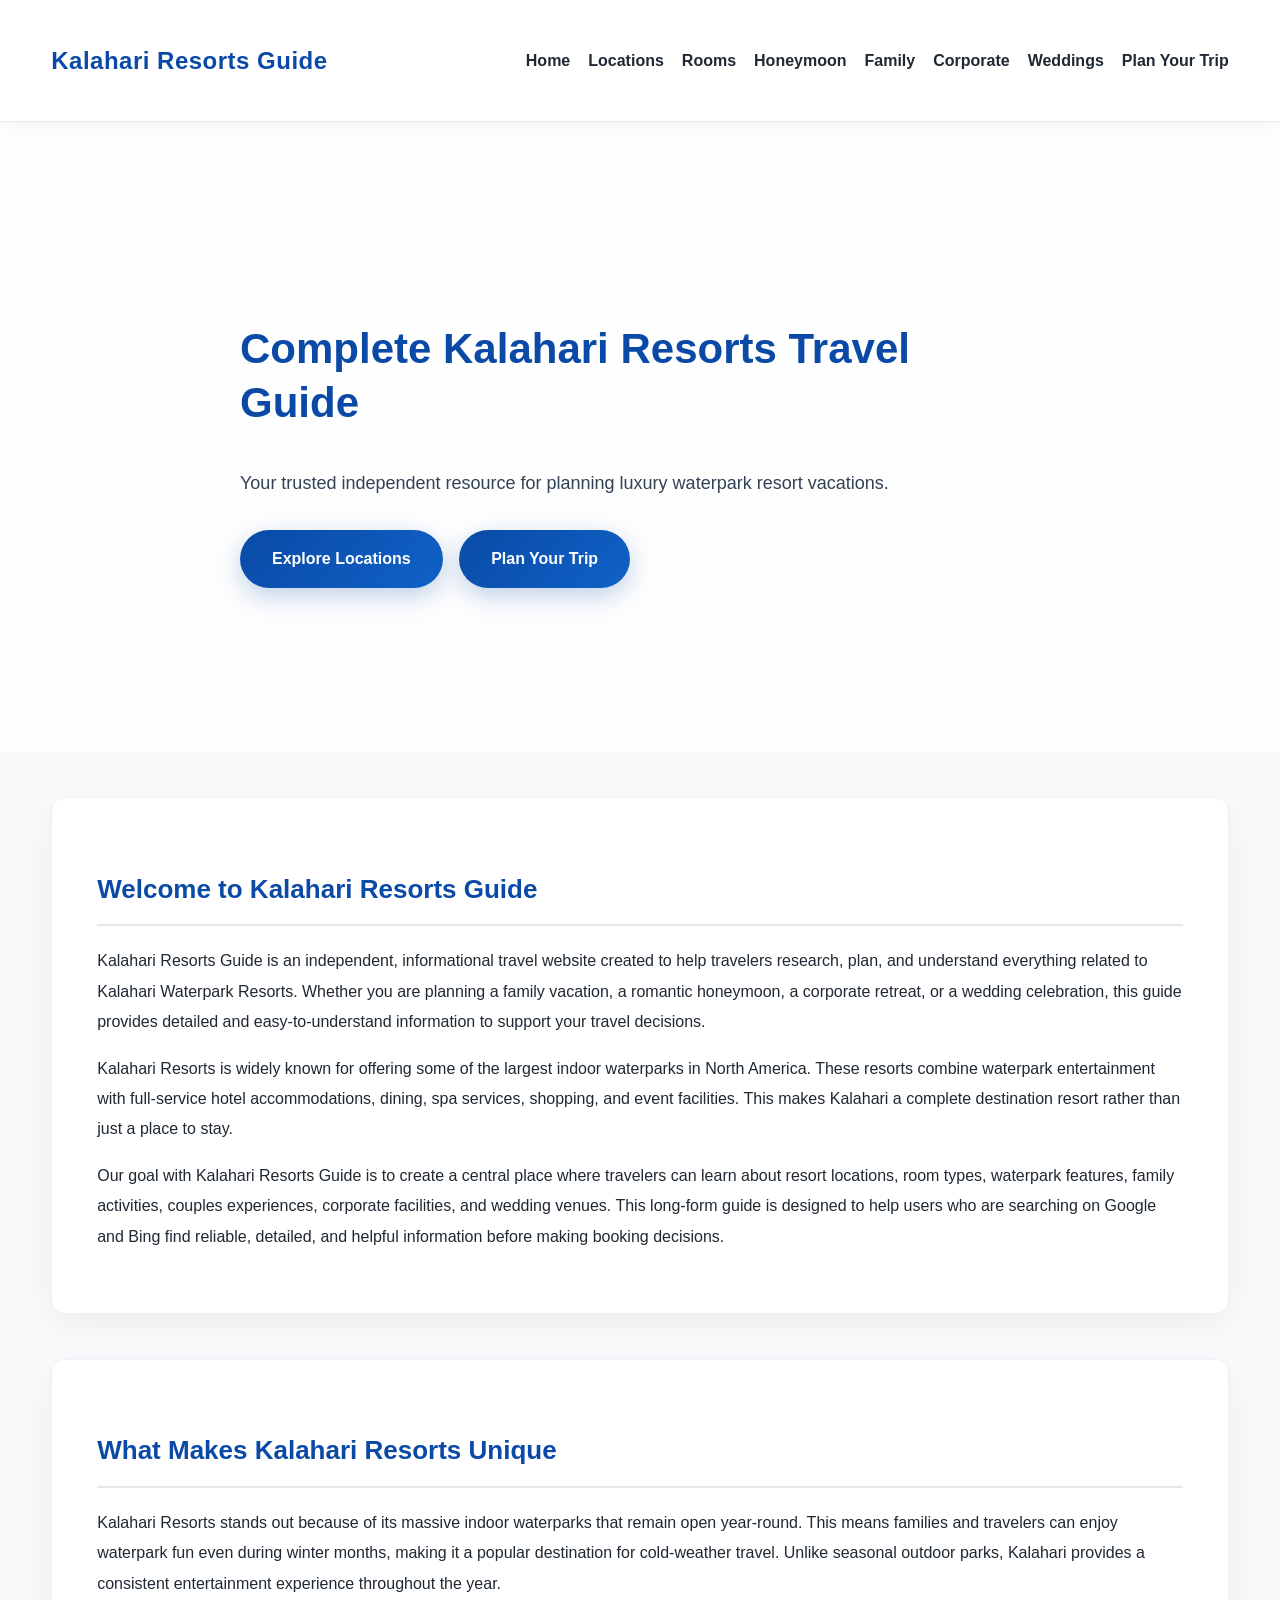
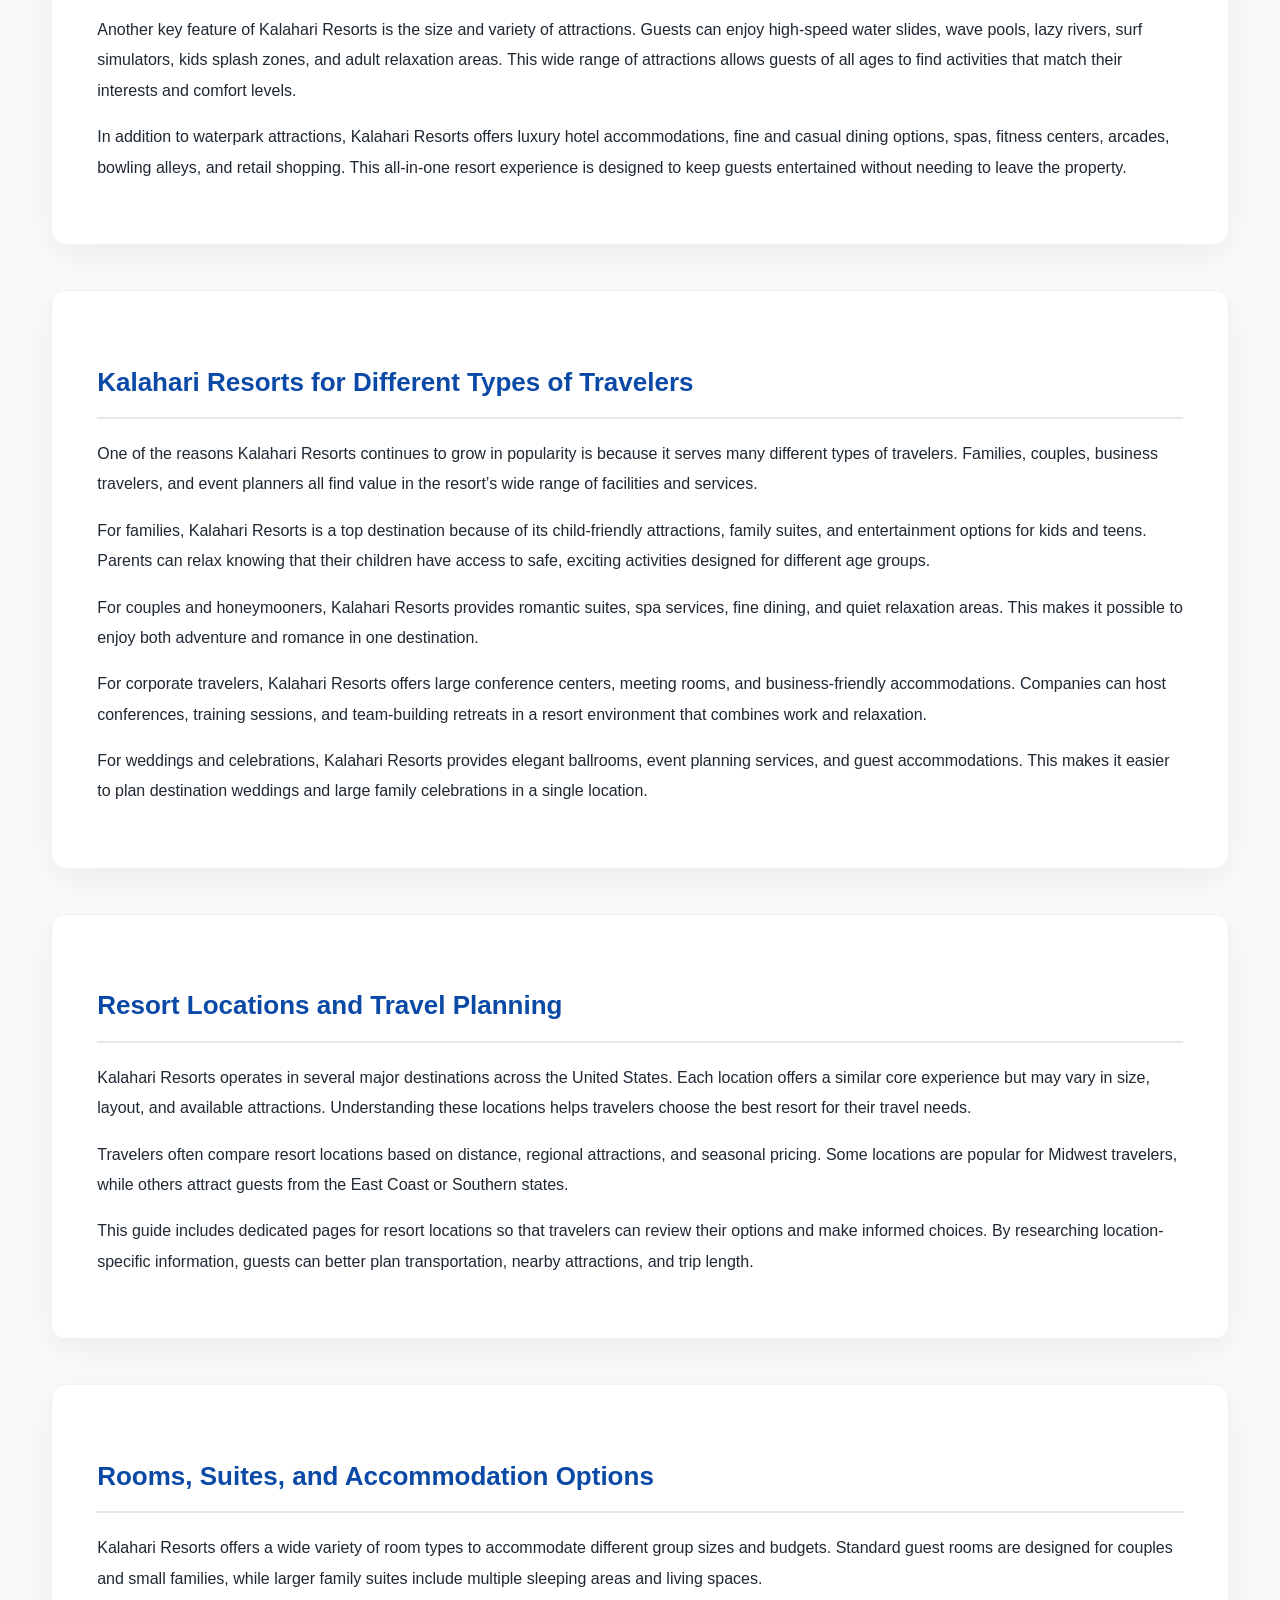
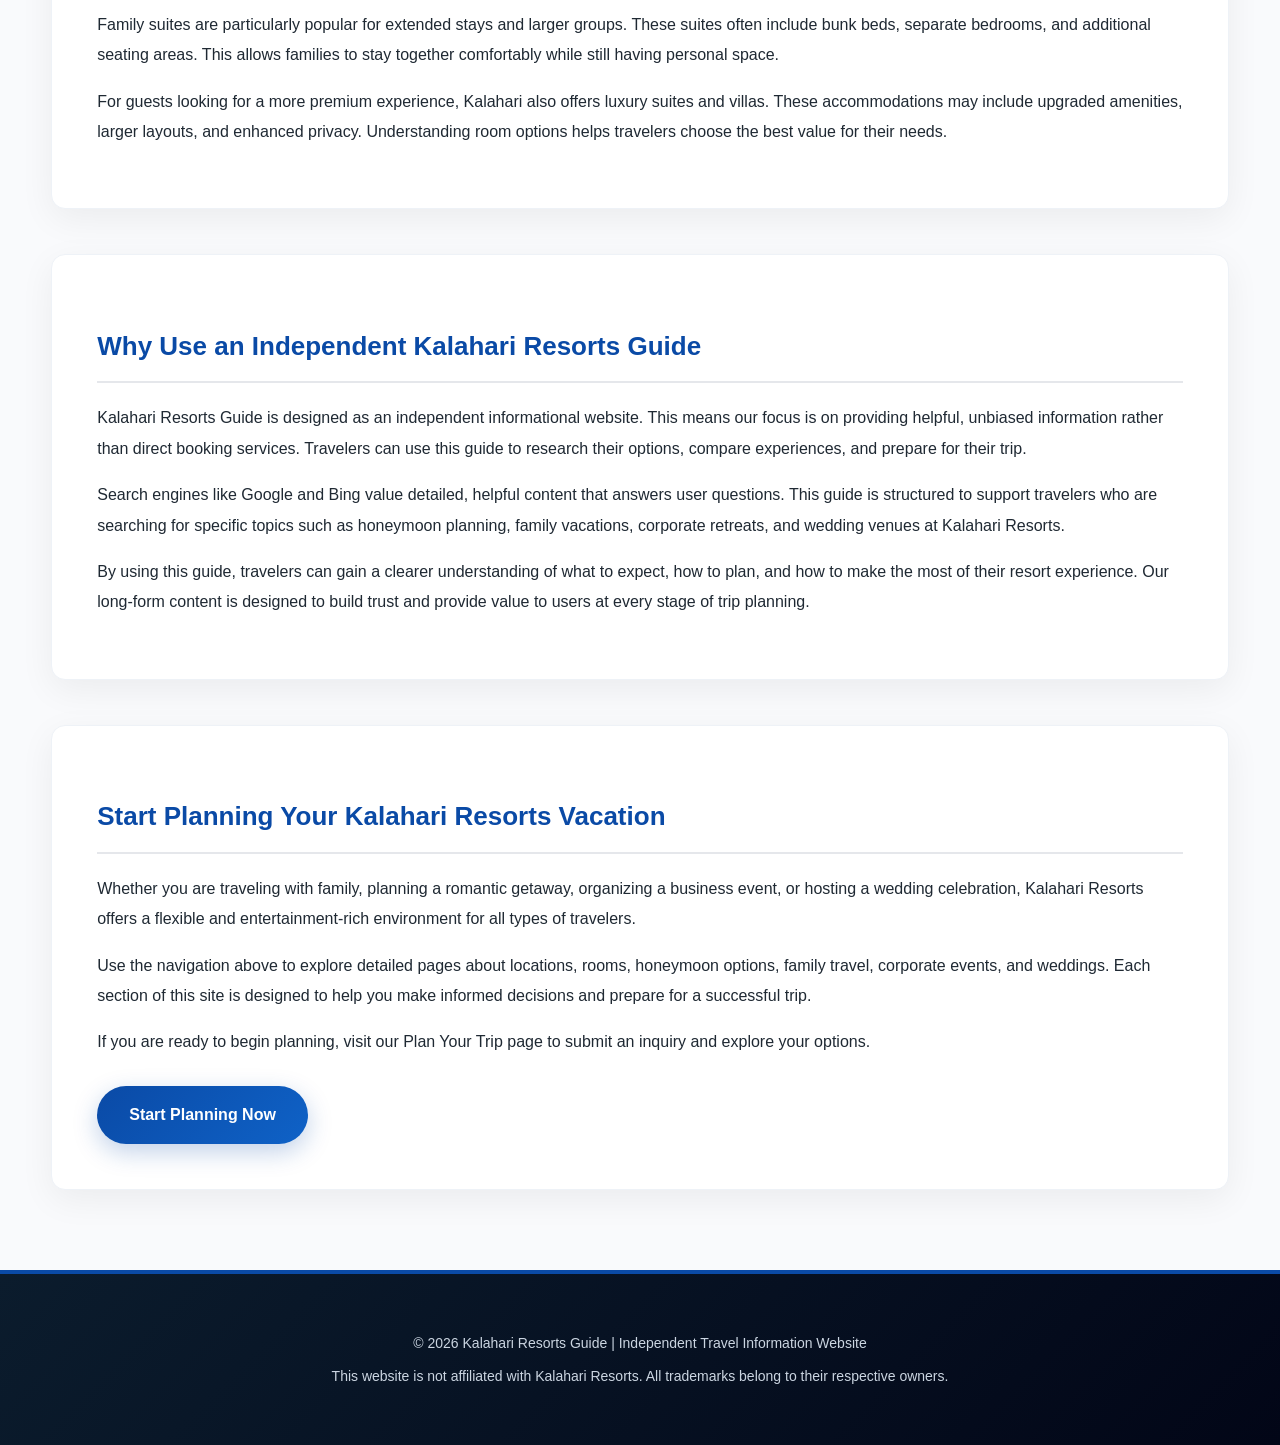
==== index.html @ c60a9777 "Add files via upload" ====
<!DOCTYPE html>
<html lang="en">
<head>
<meta charset="UTF-8">
<title>Kalahari Resorts Guide | Complete Luxury Waterpark Resort Travel Guide</title>
<meta name="description" content="Kalahari Resorts Guide is a complete travel resource for Kalahari Waterpark Resorts including locations, rooms, honeymoon, family vacations, corporate retreats and weddings.">
<meta name="keywords" content="Kalahari Resorts Guide, Kalahari Waterpark Resort, Kalahari locations, Kalahari rooms, Kalahari honeymoon, Kalahari family vacation">
<meta name="viewport" content="width=device-width, initial-scale=1.0">
<link rel="stylesheet" href="style.css">
</head>
<body>

<header>
<div class="container">
<nav>
<h1>Kalahari Resorts Guide</h1>
<ul>
  <li><a href="index.html">Home</a></li>
  <li><a href="locations.html">Locations</a></li>
  <li><a href="rooms.html">Rooms</a></li>
  <li><a href="honeymoon.html">Honeymoon</a></li>
  <li><a href="family.html">Family</a></li>
  <li><a href="corporate.html">Corporate</a></li>
  <li><a href="weddings.html">Weddings</a></li>
  <li><a href="contact.html">Plan Your Trip</a></li>
</ul>
</nav>
</div>
</header>

<div class="hero">
<div class="container hero-content">
<h2>Complete Kalahari Resorts Travel Guide</h2>
<p>Your trusted independent resource for planning luxury waterpark resort vacations.</p>
<a href="locations.html" class="btn">Explore Locations</a>
<a href="contact.html" class="btn">Plan Your Trip</a>
</div>
</div>

<div class="container">

<section>
<h2>Welcome to Kalahari Resorts Guide</h2>

<p>
Kalahari Resorts Guide is an independent, informational travel website created to help travelers research, plan, and understand everything related to Kalahari Waterpark Resorts. Whether you are planning a family vacation, a romantic honeymoon, a corporate retreat, or a wedding celebration, this guide provides detailed and easy-to-understand information to support your travel decisions.
</p>

<p>
Kalahari Resorts is widely known for offering some of the largest indoor waterparks in North America. These resorts combine waterpark entertainment with full-service hotel accommodations, dining, spa services, shopping, and event facilities. This makes Kalahari a complete destination resort rather than just a place to stay.
</p>

<p>
Our goal with Kalahari Resorts Guide is to create a central place where travelers can learn about resort locations, room types, waterpark features, family activities, couples experiences, corporate facilities, and wedding venues. This long-form guide is designed to help users who are searching on Google and Bing find reliable, detailed, and helpful information before making booking decisions.
</p>

</section>

<section>
<h2>What Makes Kalahari Resorts Unique</h2>

<p>
Kalahari Resorts stands out because of its massive indoor waterparks that remain open year-round. This means families and travelers can enjoy waterpark fun even during winter months, making it a popular destination for cold-weather travel. Unlike seasonal outdoor parks, Kalahari provides a consistent entertainment experience throughout the year.
</p>

<p>
Another key feature of Kalahari Resorts is the size and variety of attractions. Guests can enjoy high-speed water slides, wave pools, lazy rivers, surf simulators, kids splash zones, and adult relaxation areas. This wide range of attractions allows guests of all ages to find activities that match their interests and comfort levels.
</p>

<p>
In addition to waterpark attractions, Kalahari Resorts offers luxury hotel accommodations, fine and casual dining options, spas, fitness centers, arcades, bowling alleys, and retail shopping. This all-in-one resort experience is designed to keep guests entertained without needing to leave the property.
</p>

</section>

<section>
<h2>Kalahari Resorts for Different Types of Travelers</h2>

<p>
One of the reasons Kalahari Resorts continues to grow in popularity is because it serves many different types of travelers. Families, couples, business travelers, and event planners all find value in the resort’s wide range of facilities and services.
</p>

<p>
For families, Kalahari Resorts is a top destination because of its child-friendly attractions, family suites, and entertainment options for kids and teens. Parents can relax knowing that their children have access to safe, exciting activities designed for different age groups.
</p>

<p>
For couples and honeymooners, Kalahari Resorts provides romantic suites, spa services, fine dining, and quiet relaxation areas. This makes it possible to enjoy both adventure and romance in one destination.
</p>

<p>
For corporate travelers, Kalahari Resorts offers large conference centers, meeting rooms, and business-friendly accommodations. Companies can host conferences, training sessions, and team-building retreats in a resort environment that combines work and relaxation.
</p>

<p>
For weddings and celebrations, Kalahari Resorts provides elegant ballrooms, event planning services, and guest accommodations. This makes it easier to plan destination weddings and large family celebrations in a single location.
</p>

</section>

<section>
<h2>Resort Locations and Travel Planning</h2>

<p>
Kalahari Resorts operates in several major destinations across the United States. Each location offers a similar core experience but may vary in size, layout, and available attractions. Understanding these locations helps travelers choose the best resort for their travel needs.
</p>

<p>
Travelers often compare resort locations based on distance, regional attractions, and seasonal pricing. Some locations are popular for Midwest travelers, while others attract guests from the East Coast or Southern states.
</p>

<p>
This guide includes dedicated pages for resort locations so that travelers can review their options and make informed choices. By researching location-specific information, guests can better plan transportation, nearby attractions, and trip length.
</p>

</section>

<section>
<h2>Rooms, Suites, and Accommodation Options</h2>

<p>
Kalahari Resorts offers a wide variety of room types to accommodate different group sizes and budgets. Standard guest rooms are designed for couples and small families, while larger family suites include multiple sleeping areas and living spaces.
</p>

<p>
Family suites are particularly popular for extended stays and larger groups. These suites often include bunk beds, separate bedrooms, and additional seating areas. This allows families to stay together comfortably while still having personal space.
</p>

<p>
For guests looking for a more premium experience, Kalahari also offers luxury suites and villas. These accommodations may include upgraded amenities, larger layouts, and enhanced privacy. Understanding room options helps travelers choose the best value for their needs.
</p>

</section>

<section>
<h2>Why Use an Independent Kalahari Resorts Guide</h2>

<p>
Kalahari Resorts Guide is designed as an independent informational website. This means our focus is on providing helpful, unbiased information rather than direct booking services. Travelers can use this guide to research their options, compare experiences, and prepare for their trip.
</p>

<p>
Search engines like Google and Bing value detailed, helpful content that answers user questions. This guide is structured to support travelers who are searching for specific topics such as honeymoon planning, family vacations, corporate retreats, and wedding venues at Kalahari Resorts.
</p>

<p>
By using this guide, travelers can gain a clearer understanding of what to expect, how to plan, and how to make the most of their resort experience. Our long-form content is designed to build trust and provide value to users at every stage of trip planning.
</p>

</section>

<section>
<h2>Start Planning Your Kalahari Resorts Vacation</h2>

<p>
Whether you are traveling with family, planning a romantic getaway, organizing a business event, or hosting a wedding celebration, Kalahari Resorts offers a flexible and entertainment-rich environment for all types of travelers.
</p>

<p>
Use the navigation above to explore detailed pages about locations, rooms, honeymoon options, family travel, corporate events, and weddings. Each section of this site is designed to help you make informed decisions and prepare for a successful trip.
</p>

<p>
If you are ready to begin planning, visit our Plan Your Trip page to submit an inquiry and explore your options.
</p>

<a href="contact.html" class="btn">Start Planning Now</a>

</section>

</div>

<footer>
<p>© 2026 Kalahari Resorts Guide | Independent Travel Information Website</p>
<p>This website is not affiliated with Kalahari Resorts. All trademarks belong to their respective owners.</p>
</footer>

</body>
</html>
---- style.css ----
body {
  margin: 0;
  font-family: "Segoe UI", Arial, Helvetica, sans-serif;
  background: #f9fafc;
  color: #1f2933;
  line-height: 1.9;
}

/* Links */
a {
  color: #0a4aa6;
  text-decoration: none;
  transition: color 0.2s ease;
}
a:hover {
  color: #083a85;
}

/* Header & Navigation */
header {
  background: #ffffff;
  border-bottom: 1px solid #e5e7eb;
  position: sticky;
  top: 0;
  z-index: 999;
  box-shadow: 0 4px 15px rgba(0,0,0,0.04);
}

.container {
  width: 92%;
  max-width: 1240px;
  margin: auto;
}

nav {
  display: flex;
  justify-content: space-between;
  align-items: center;
  padding: 18px 0;
}

nav h1 {
  color: #0a4aa6;
  font-size: 24px;
  font-weight: 700;
  letter-spacing: 0.5px;
}

nav ul {
  list-style: none;
  display: flex;
  flex-wrap: wrap;
  gap: 18px;
  margin: 0;
  padding: 0;
}

nav ul li a {
  font-weight: 600;
  color: #1f2933;
}
nav ul li a:hover {
  color: #0a4aa6;
}

/* Hero Section */
.hero {
  min-height: 70vh;
  background: url('images/hero.jpg') center/cover no-repeat;
  display: flex;
  align-items: center;
  position: relative;
}

.hero::after {
  content: "";
  position: absolute;
  inset: 0;
  background: linear-gradient(
    rgba(255,255,255,0.88),
    rgba(255,255,255,0.65)
  );
}

.hero-content {
  position: relative;
  z-index: 2;
  padding: 60px 0;
  max-width: 800px;
}

.hero h2 {
  font-size: 42px;
  color: #0a4aa6;
  font-weight: 800;
  line-height: 1.3;
}

.hero p {
  font-size: 18px;
  color: #334155;
}

/* Buttons */
.btn {
  background: linear-gradient(135deg, #0a4aa6, #0f62c7);
  color: #ffffff;
  padding: 14px 32px;
  border-radius: 50px;
  font-weight: 700;
  display: inline-block;
  margin: 12px 12px 0 0;
  box-shadow: 0 8px 25px rgba(10,74,166,0.25);
  transition: all 0.25s ease;
}

.btn:hover {
  transform: translateY(-2px);
  box-shadow: 0 12px 35px rgba(10,74,166,0.35);
}

/* Sections */
section {
  background: #ffffff;
  margin-top: 45px;
  border-radius: 14px;
  padding: 45px;
  box-shadow: 0 10px 35px rgba(0,0,0,0.06);
  border: 1px solid #eef2f7;
}

section h2 {
  color: #0a4aa6;
  border-bottom: 2px solid #e5e7eb;
  padding-bottom: 10px;
  margin-bottom: 20px;
  font-size: 26px;
  font-weight: 700;
}

/* Grid & Cards */
.grid {
  display: grid;
  grid-template-columns: repeat(auto-fit, minmax(260px,1fr));
  gap: 26px;
  margin-top: 25px;
}

.card {
  background: linear-gradient(180deg, #ffffff, #f8fafc);
  border-radius: 14px;
  padding: 30px;
  border: 1px solid #e5e7eb;
  box-shadow: 0 8px 25px rgba(0,0,0,0.05);
  transition: all 0.25s ease;
}

.card:hover {
  transform: translateY(-4px);
  box-shadow: 0 14px 40px rgba(0,0,0,0.10);
}

.card h3 {
  color: #0a4aa6;
  margin-top: 0;
  font-size: 20px;
  font-weight: 700;
}

/* Footer - Dark Luxury */
footer {
  background: linear-gradient(135deg, #0b1c2d, #020617);
  margin-top: 80px;
  padding: 50px 30px;
  text-align: center;
  border-top: 4px solid #0a4aa6;
  font-size: 14px;
  color: #cbd5e1;
}

footer p {
  margin: 6px 0;
}

footer a {
  color: #7dd3fc;
}
footer a:hover {
  color: #ffffff;
}

/* Mobile Optimization */
@media(max-width:768px){
  .hero h2 { font-size: 30px; }
  section { padding: 28px; }
  nav ul { gap: 12px; }
}
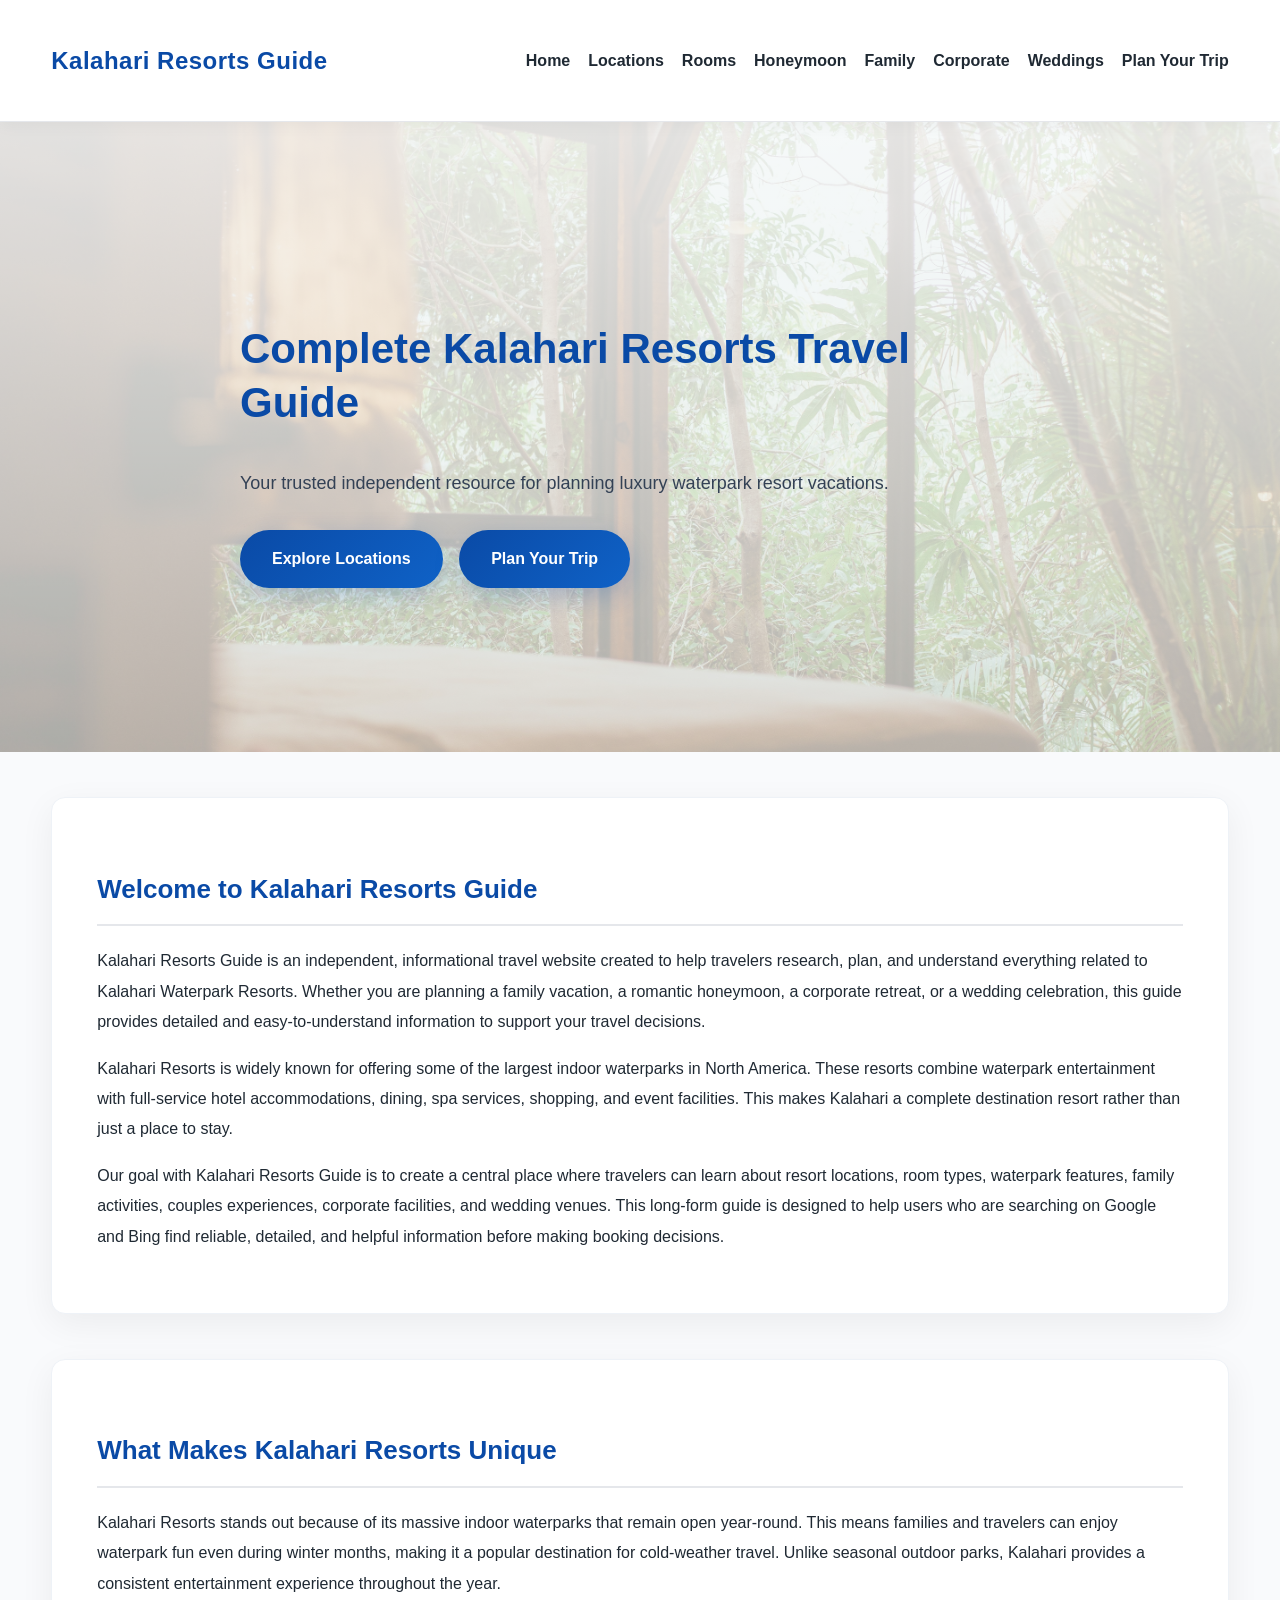
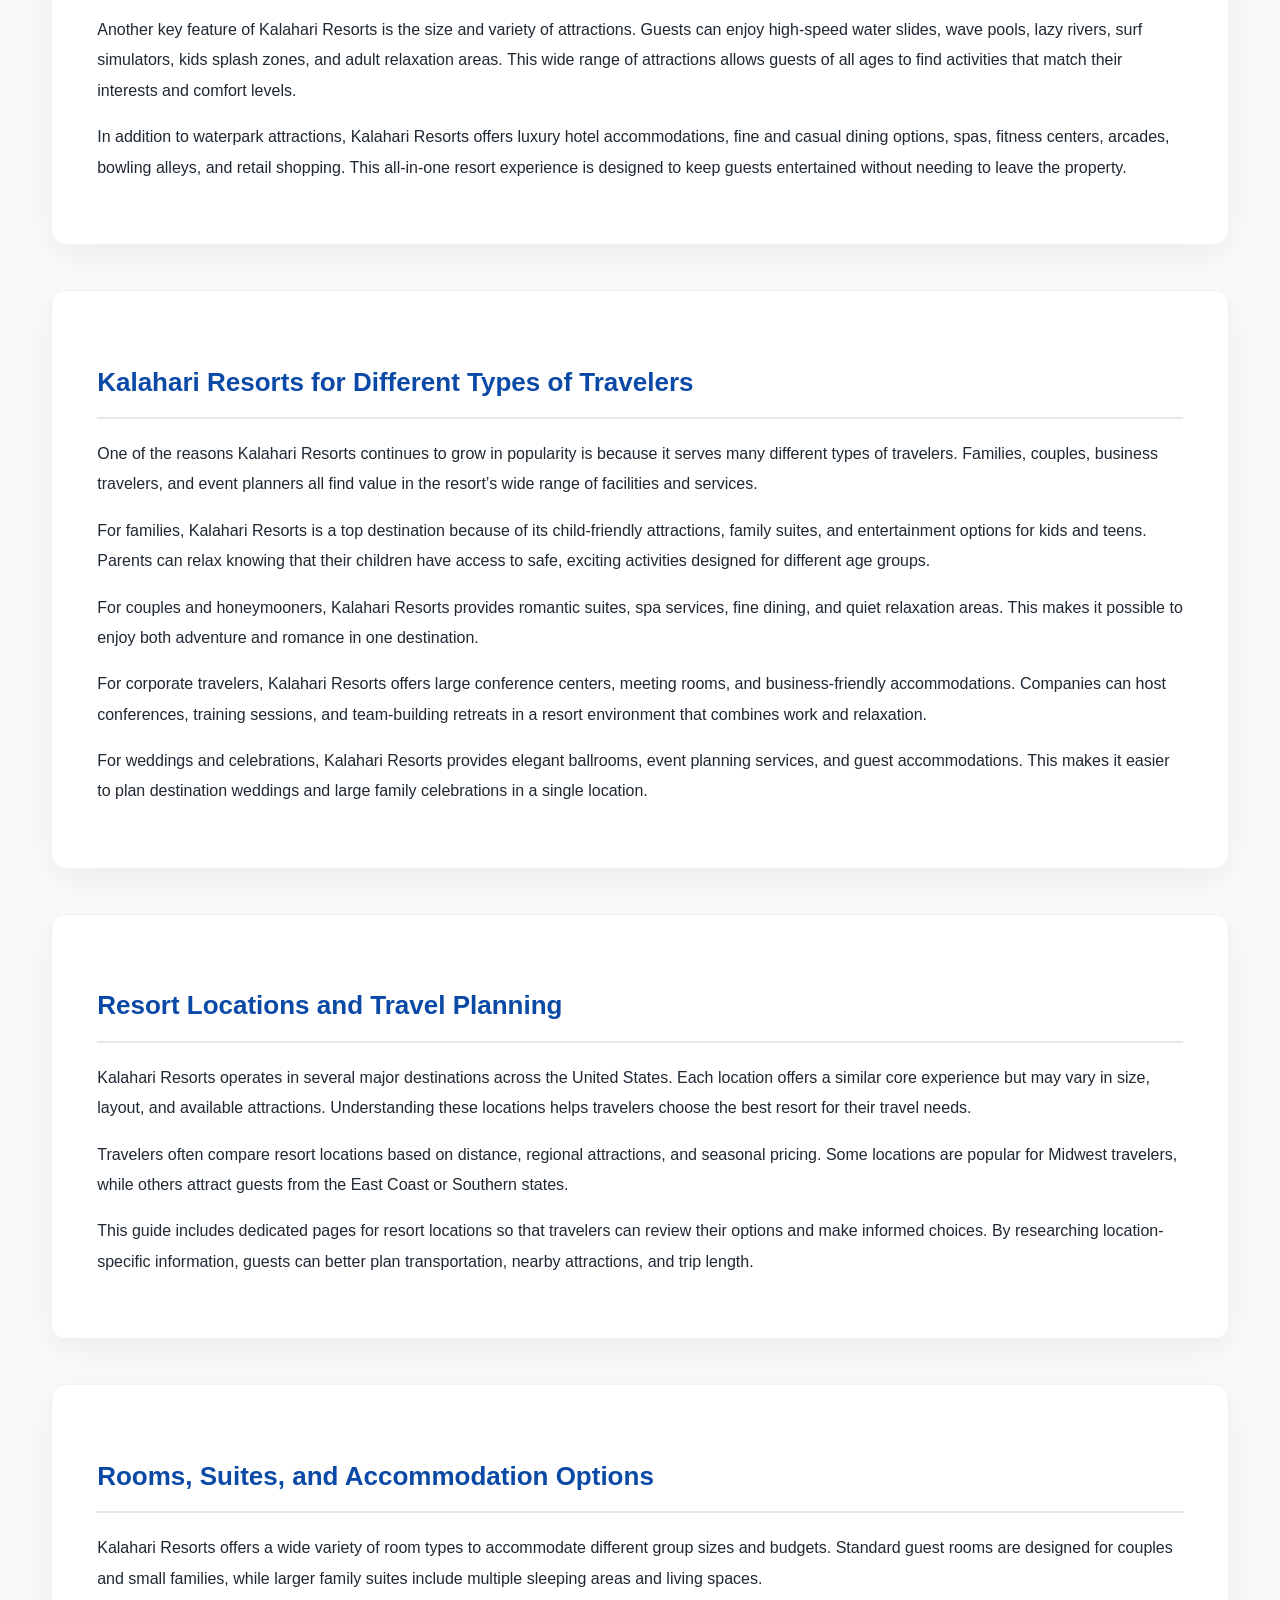
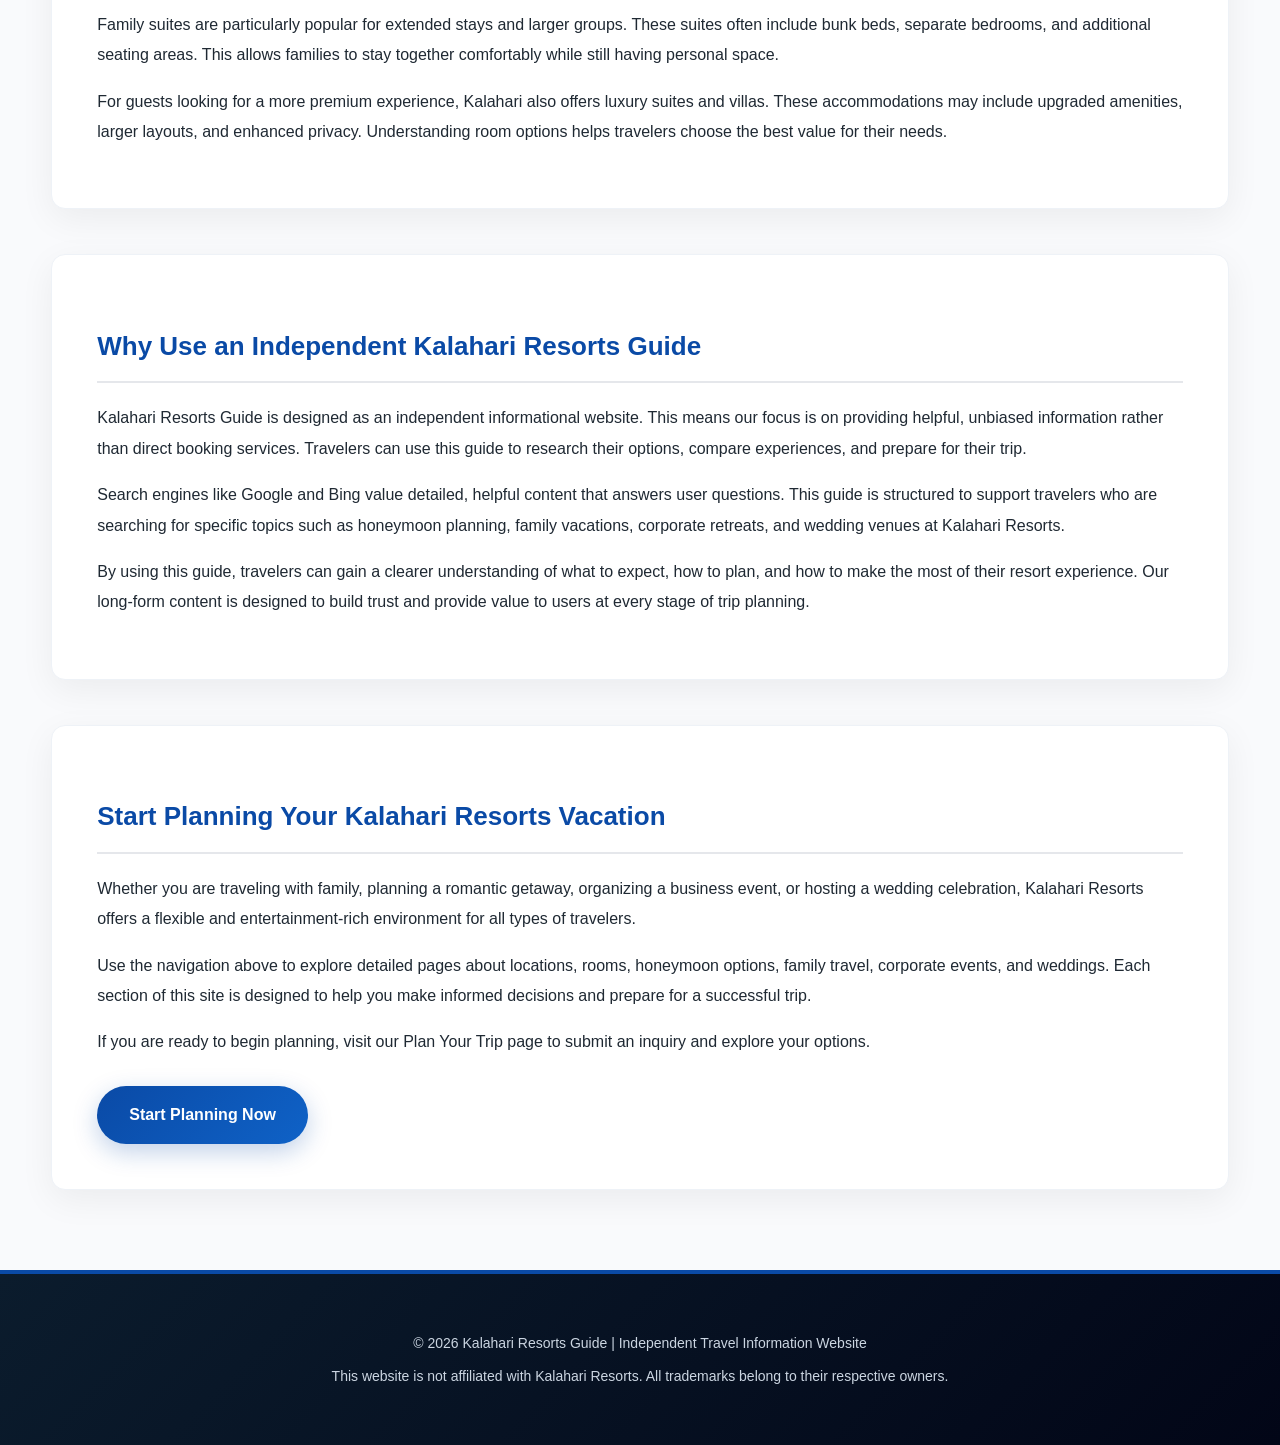
==== commit 6b191f5f: "Update index.html" ====
--- a/index.html
+++ b/index.html
@@ -1,6 +1,8 @@
 <!DOCTYPE html>
 <html lang="en">
 <head>
+  <meta name="google-site-verification" content="j3ZHlKHJ4iEibyX6n2W4OaLLPo1UJxHqmQacGvZ5E34" />
+  <meta name="msvalidate.01" content="781B68A4FDFAF18DBA476D81D2711CEC" />
 <meta charset="UTF-8">
 <title>Kalahari Resorts Guide | Complete Luxury Waterpark Resort Travel Guide</title>
 <meta name="description" content="Kalahari Resorts Guide is a complete travel resource for Kalahari Waterpark Resorts including locations, rooms, honeymoon, family vacations, corporate retreats and weddings.">
@@ -177,3 +179,4 @@
 
 </body>
 </html>
+
--- a/style.css
+++ b/style.css
@@ -66,7 +66,7 @@
 /* Hero Section */
 .hero {
   min-height: 70vh;
-  background: url('images/hero.jpg') center/cover no-repeat;
+  background: url('hero.jpg') center/cover no-repeat;
   display: flex;
   align-items: center;
   position: relative;
@@ -195,3 +195,6 @@
   section { padding: 28px; }
   nav ul { gap: 12px; }
 }
+
+
+
